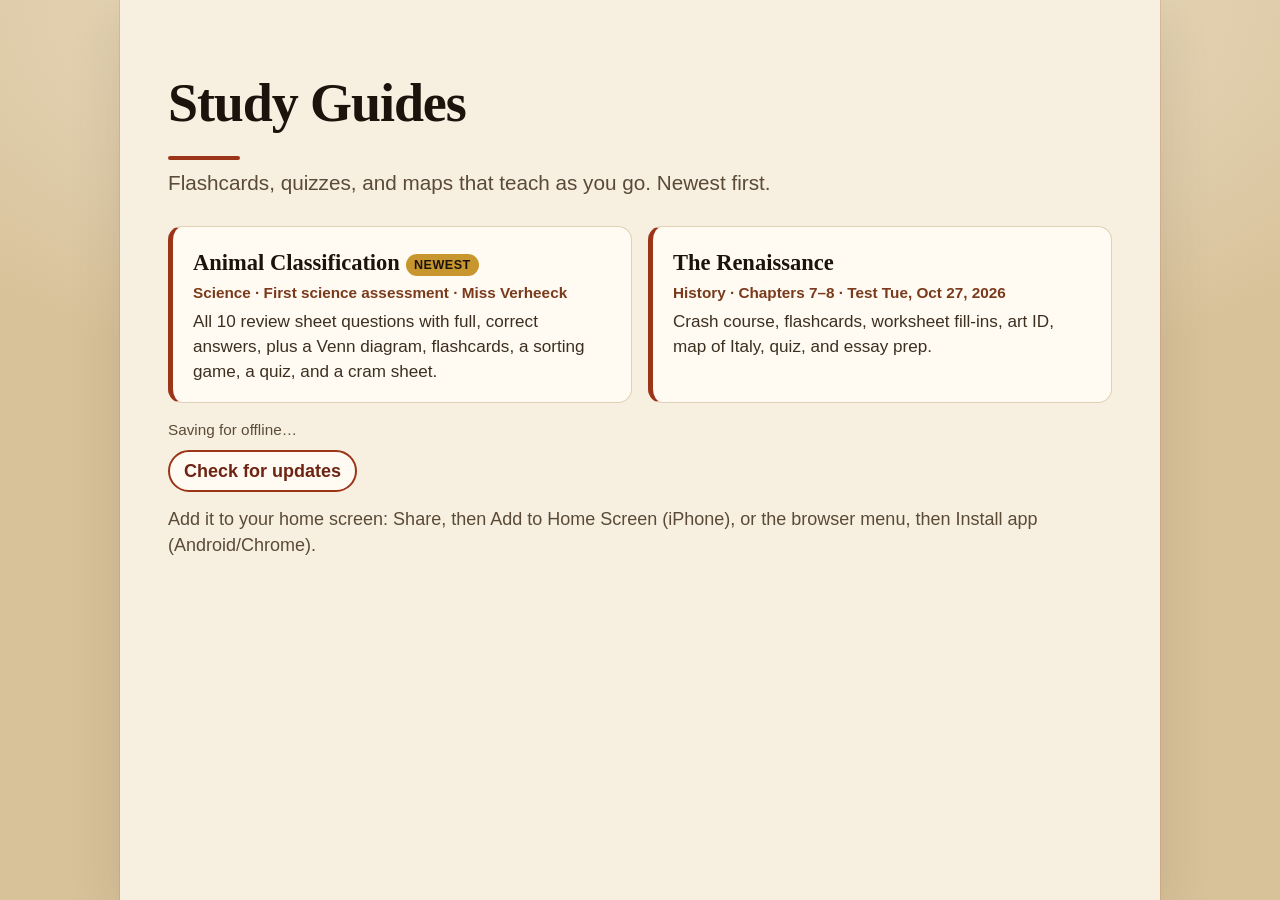
==== index.html @ e8eb3492 "Add Animal Classification study guide with corrected review-sheet answers Co-authored-by: Brian M Bu" ====
<!DOCTYPE html>
<html lang="en">
<head>
  <meta charset="utf-8">
  <meta name="viewport" content="width=device-width, initial-scale=1, viewport-fit=cover">
  <meta name="color-scheme" content="light">
  <meta name="theme-color" content="#f7f0e1">
  <meta name="apple-mobile-web-app-capable" content="yes">
  <meta name="mobile-web-app-capable" content="yes">
  <meta name="apple-mobile-web-app-title" content="Study Guides">
  <meta name="apple-mobile-web-app-status-bar-style" content="default">
  <title>Study Guides</title>
  <link rel="icon" href="data:image/svg+xml,%3Csvg xmlns='http://www.w3.org/2000/svg' viewBox='0 0 16 16'%3E%3Crect fill='%239c3418' width='16' height='16' rx='2'/%3E%3C/svg%3E">
  <link rel="manifest" href="manifest.webmanifest">
  <link rel="apple-touch-icon" href="icons/apple-touch-icon.png">
  <style>
    *, *::before, *::after { box-sizing: border-box; }
    html { font-size: 18px; }
    body {
      margin: 0;
      color: #1c140c;
      background: #e4d3b4;
      font-family: -apple-system, BlinkMacSystemFont, "Segoe UI", Roboto, Helvetica, Arial, sans-serif;
      line-height: 1.45;
    }
    main {
      max-width: 640px;
      min-height: 100vh;
      margin: 0 auto;
      padding: calc(24px + env(safe-area-inset-top)) 16px calc(32px + env(safe-area-inset-bottom));
      background: #f7f0e1;
    }
    h1 {
      font-family: Georgia, "Iowan Old Style", Palatino, serif;
      font-size: 1.7rem;
      margin: 0 0 4px;
    }
    .lede { margin: 0 0 20px; color: #5b4a36; }
    ul { list-style: none; margin: 0; padding: 0; display: grid; gap: 12px; }
    a.guide {
      display: block;
      padding: 16px;
      border: 1px solid #e0d0b4;
      border-left: 5px solid #9c3418;
      border-radius: 14px;
      background: #fffaf2;
      color: inherit;
      text-decoration: none;
    }
    a.guide:active { background: #f6ead3; }
    a.guide:focus-visible { outline: 3px solid #c8962e; outline-offset: 2px; }
    .title {
      display: block;
      font-family: Georgia, "Iowan Old Style", Palatino, serif;
      font-size: 1.25rem;
      font-weight: bold;
    }
    .meta { display: block; margin-top: 2px; font-size: 0.85rem; color: #7a3a1c; font-weight: 600; }
    .blurb { display: block; margin-top: 6px; font-size: 0.95rem; color: #3d2f20; }
    .badge {
      display: inline-block;
      margin-left: 6px;
      padding: 1px 8px;
      border-radius: 999px;
      background: #c8962e;
      color: #1c140c;
      font: 700 0.7rem/1.6 -apple-system, BlinkMacSystemFont, "Segoe UI", sans-serif;
      vertical-align: middle;
      text-transform: uppercase;
      letter-spacing: 0.04em;
    }
    @media (min-width: 900px) {
      body {
        background:
          radial-gradient(900px 420px at 50% 0%, #f4e7cf 0%, #e4d3b4 52%, #d8c29a 100%);
      }
      main {
        max-width: 1040px;
        min-height: 100vh;
        padding: 64px 48px 80px;
        background: #f7f0e1;
        box-shadow:
          0 0 0 1px rgba(156, 52, 24, 0.12),
          0 18px 50px rgba(60, 30, 10, 0.12);
      }
      h1 {
        font-size: 3rem;
        letter-spacing: -0.02em;
        margin-bottom: 8px;
      }
      h1::after {
        content: "";
        display: block;
        width: 72px;
        height: 4px;
        margin-top: 14px;
        background: #9c3418;
        border-radius: 2px;
      }
      .lede {
        max-width: 36rem;
        font-size: 1.15rem;
        margin-bottom: 28px;
      }
      ul {
        grid-template-columns: repeat(auto-fill, minmax(420px, 1fr));
        gap: 16px;
      }
      a.guide {
        height: 100%;
        padding: 20px 20px 18px;
      }
    }
    @media (min-width: 900px) and (hover: hover) and (pointer: fine) {
      a.guide:hover {
        background: #fff;
        border-color: #c9a36a;
        box-shadow: 0 10px 24px rgba(60, 30, 10, 0.08);
      }
    }
    .offline-status {
      margin: 16px 0 8px;
      color: #5b4a36;
      font-size: 0.85rem;
    }
    .offline-refresh {
      border: 2px solid #9c3418;
      color: #6e2412;
      background: #fffaf2;
      border-radius: 999px;
      padding: 6px 14px;
      font: inherit;
      font-weight: bold;
      cursor: pointer;
    }
    .offline-refresh:disabled {
      opacity: 0.55;
      cursor: default;
    }
    .note {
      margin: 14px 0 0;
      color: #5b4a36;
    }
  </style>
</head>
<body>
  <main>
    <header>
      <h1>Study Guides</h1>
      <p class="lede">Flashcards, quizzes, and maps that teach as you go. Newest first.</p>
    </header>
    <ul id="guides"></ul>
    <noscript>
      <ul>
        <li><a class="guide" href="animal-classification/"><span class="title">Animal Classification</span></a></li>
        <li><a class="guide" href="renaissance/"><span class="title">The Renaissance</span></a></li>
      </ul>
    </noscript>
    <div id="offline"></div>
    <p class="note">Add it to your home screen: Share, then Add to Home Screen (iPhone), or the browser menu, then Install app (Android/Chrome).</p>
  </main>
  <script>
    // Add new guides here; the list always sorts newest first by `added`.
    const GUIDES = [
      {
        path: "animal-classification/",
        title: "Animal Classification",
        meta: "Science · First science assessment · Miss Verheeck",
        blurb: "All 10 review sheet questions with full, correct answers, plus a Venn diagram, flashcards, a sorting game, a quiz, and a cram sheet.",
        added: "2026-10-31",
      },
      {
        path: "renaissance/",
        title: "The Renaissance",
        meta: "History · Chapters 7–8 · Test Tue, Oct 27, 2026",
        blurb: "Crash course, flashcards, worksheet fill-ins, art ID, map of Italy, quiz, and essay prep.",
        added: "2026-10-22",
      },
    ];

    const list = document.getElementById("guides");
    GUIDES.slice()
      .sort((a, b) => b.added.localeCompare(a.added))
      .forEach((guide, i) => {
        const li = document.createElement("li");
        const a = document.createElement("a");
        a.className = "guide";
        a.href = guide.path;
        const title = document.createElement("span");
        title.className = "title";
        title.textContent = guide.title;
        if (i === 0) {
          const badge = document.createElement("span");
          badge.className = "badge";
          badge.textContent = "Newest";
          title.appendChild(badge);
        }
        const meta = document.createElement("span");
        meta.className = "meta";
        meta.textContent = guide.meta;
        const blurb = document.createElement("span");
        blurb.className = "blurb";
        blurb.textContent = guide.blurb;
        a.append(title, meta, blurb);
        li.appendChild(a);
        list.appendChild(li);
      });
  </script>
  <script src="offline.js"></script>
  <script>
    var offlineBox = document.getElementById("offline");
    if (window.StudyOffline) window.StudyOffline.mount(offlineBox);
  </script>
</body>
</html>
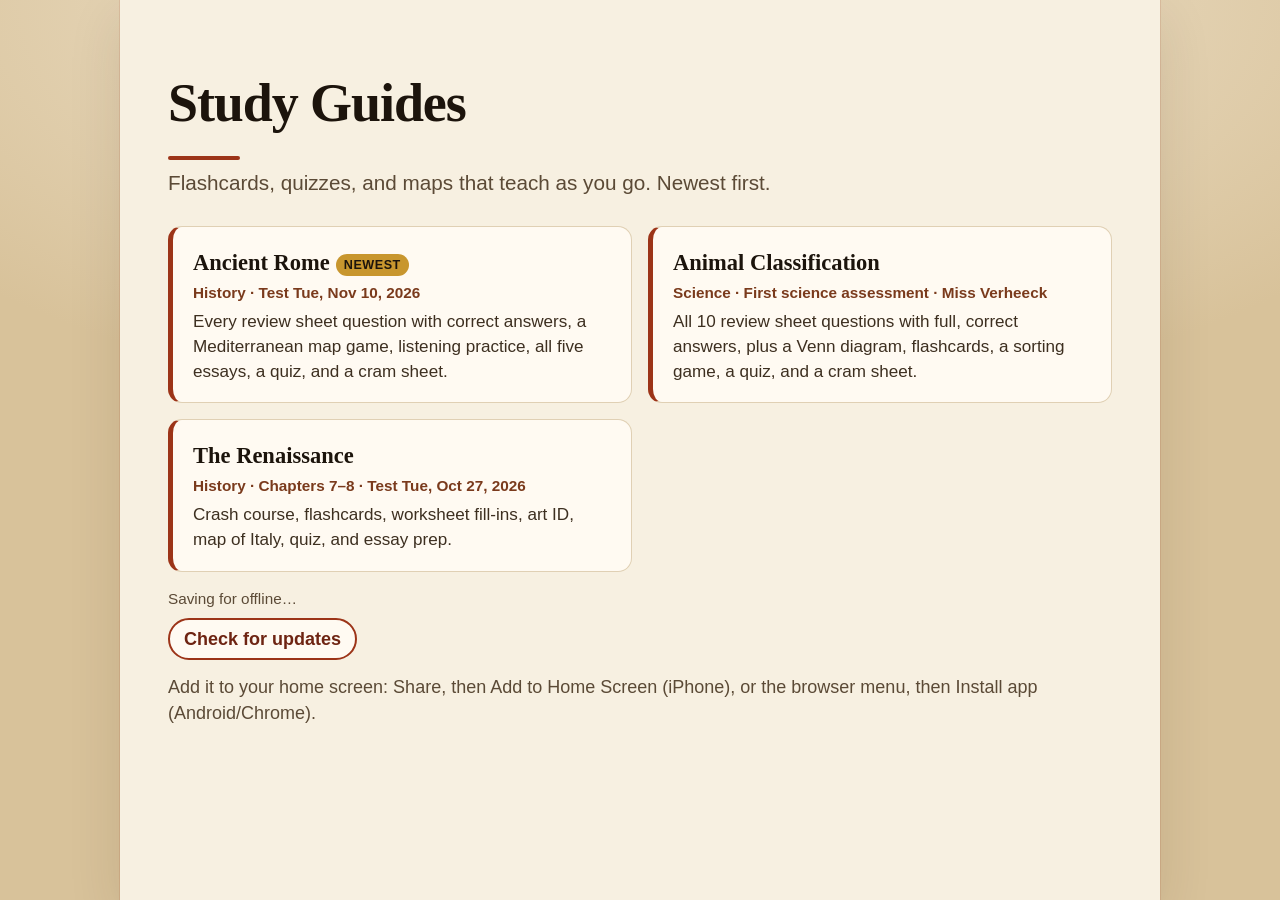
==== commit 38794fe3: "Add Ancient Rome study guide with corrected review-sheet answers, Mediterranean map, and listening p" ====
--- a/index.html
+++ b/index.html
@@ -152,6 +152,7 @@
     <ul id="guides"></ul>
     <noscript>
       <ul>
+        <li><a class="guide" href="ancient-rome/"><span class="title">Ancient Rome</span></a></li>
         <li><a class="guide" href="animal-classification/"><span class="title">Animal Classification</span></a></li>
         <li><a class="guide" href="renaissance/"><span class="title">The Renaissance</span></a></li>
       </ul>
@@ -162,6 +163,13 @@
   <script>
     // Add new guides here; the list always sorts newest first by `added`.
     const GUIDES = [
+      {
+        path: "ancient-rome/",
+        title: "Ancient Rome",
+        meta: "History · Test Tue, Nov 10, 2026",
+        blurb: "Every review sheet question with correct answers, a Mediterranean map game, listening practice, all five essays, a quiz, and a cram sheet.",
+        added: "2026-11-04",
+      },
       {
         path: "animal-classification/",
         title: "Animal Classification",
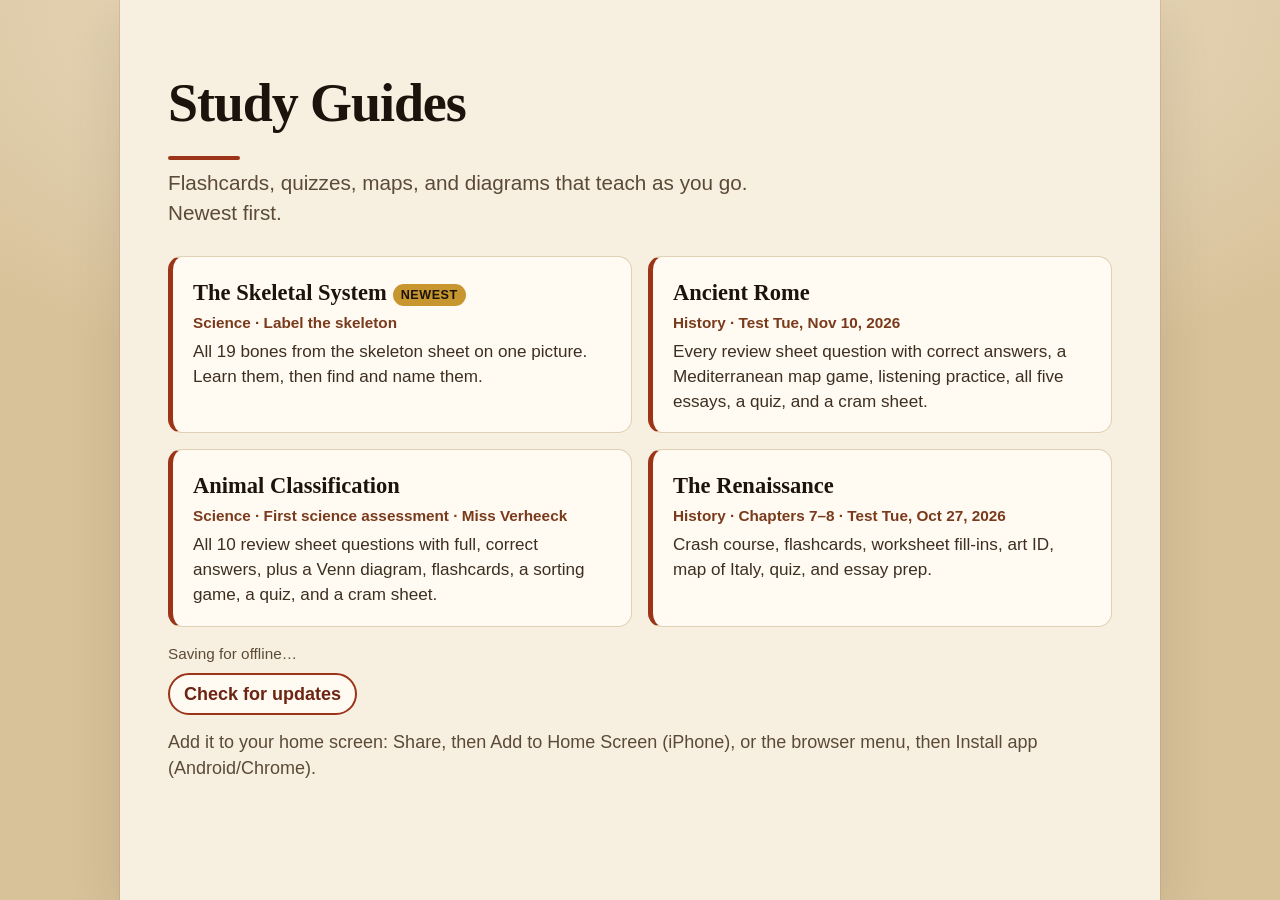
==== commit fb27b4b0: "Add Skeletal System study guide: one skeleton board to learn, find, and name the 19 worksheet bones " ====
--- a/index.html
+++ b/index.html
@@ -10,7 +10,7 @@
   <meta name="apple-mobile-web-app-title" content="Study Guides">
   <meta name="apple-mobile-web-app-status-bar-style" content="default">
   <title>Study Guides</title>
-  <link rel="icon" href="data:image/svg+xml,%3Csvg xmlns='http://www.w3.org/2000/svg' viewBox='0 0 16 16'%3E%3Crect fill='%239c3418' width='16' height='16' rx='2'/%3E%3C/svg%3E">
+  <link rel="icon" href="data:image/svg+xml,%3Csvg xmlns='http://www.w3.org/2000/svg' viewBox='0 0 16 16'%3E%3Crect width='16' height='16' fill='%239c3418'/%3E%3Crect x='3' y='2' width='10' height='10' fill='%236e2412'/%3E%3Crect x='6' y='2' width='7' height='10' fill='%23f7f0e1'/%3E%3Crect x='8' y='7' width='2' height='7' fill='%23c8962e'/%3E%3C/svg%3E">
   <link rel="manifest" href="manifest.webmanifest">
   <link rel="apple-touch-icon" href="icons/apple-touch-icon.png">
   <style>
@@ -147,11 +147,12 @@
   <main>
     <header>
       <h1>Study Guides</h1>
-      <p class="lede">Flashcards, quizzes, and maps that teach as you go. Newest first.</p>
+      <p class="lede">Flashcards, quizzes, maps, and diagrams that teach as you go. Newest first.</p>
     </header>
     <ul id="guides"></ul>
     <noscript>
       <ul>
+        <li><a class="guide" href="skeletal-system/"><span class="title">The Skeletal System</span></a></li>
         <li><a class="guide" href="ancient-rome/"><span class="title">Ancient Rome</span></a></li>
         <li><a class="guide" href="animal-classification/"><span class="title">Animal Classification</span></a></li>
         <li><a class="guide" href="renaissance/"><span class="title">The Renaissance</span></a></li>
@@ -163,6 +164,13 @@
   <script>
     // Add new guides here; the list always sorts newest first by `added`.
     const GUIDES = [
+      {
+        path: "skeletal-system/",
+        title: "The Skeletal System",
+        meta: "Science · Label the skeleton",
+        blurb: "All 19 bones from the skeleton sheet on one picture. Learn them, then find and name them.",
+        added: "2026-11-16",
+      },
       {
         path: "ancient-rome/",
         title: "Ancient Rome",
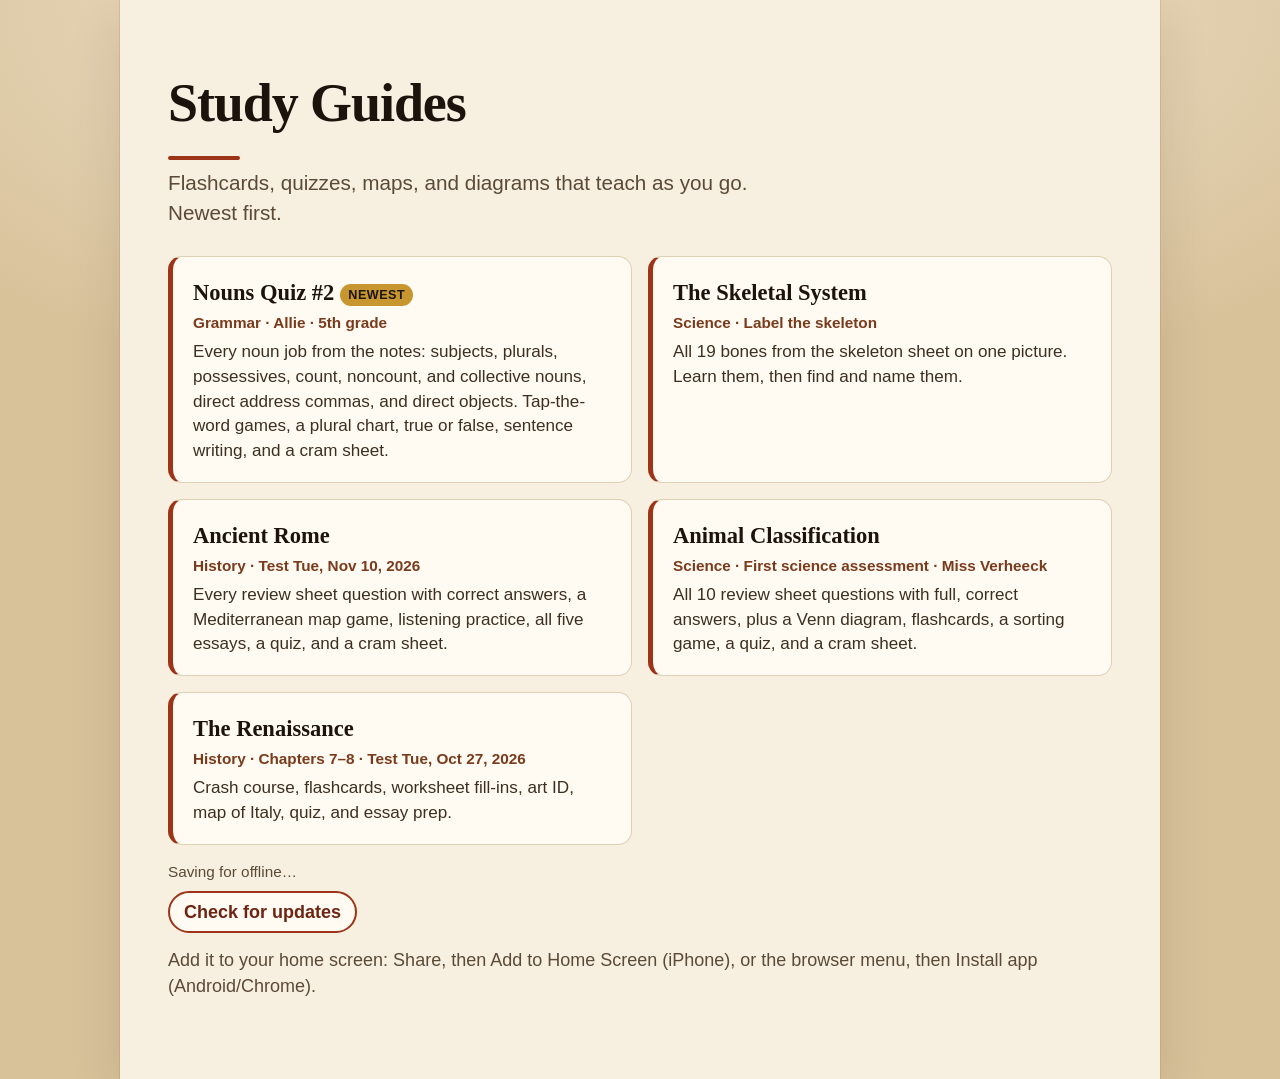
==== commit 105569e5: "Add Nouns Quiz #2 content and list it on the Study Guides home page Co-authored-by: Brian M Bulthuis" ====
--- a/index.html
+++ b/index.html
@@ -152,6 +152,7 @@
     <ul id="guides"></ul>
     <noscript>
       <ul>
+        <li><a class="guide" href="nouns/"><span class="title">Nouns Quiz #2</span></a></li>
         <li><a class="guide" href="skeletal-system/"><span class="title">The Skeletal System</span></a></li>
         <li><a class="guide" href="ancient-rome/"><span class="title">Ancient Rome</span></a></li>
         <li><a class="guide" href="animal-classification/"><span class="title">Animal Classification</span></a></li>
@@ -164,6 +165,13 @@
   <script>
     // Add new guides here; the list always sorts newest first by `added`.
     const GUIDES = [
+      {
+        path: "nouns/",
+        title: "Nouns Quiz #2",
+        meta: "Grammar · Allie · 5th grade",
+        blurb: "Every noun job from the notes: subjects, plurals, possessives, count, noncount, and collective nouns, direct address commas, and direct objects. Tap-the-word games, a plural chart, true or false, sentence writing, and a cram sheet.",
+        added: "2026-11-16",
+      },
       {
         path: "skeletal-system/",
         title: "The Skeletal System",
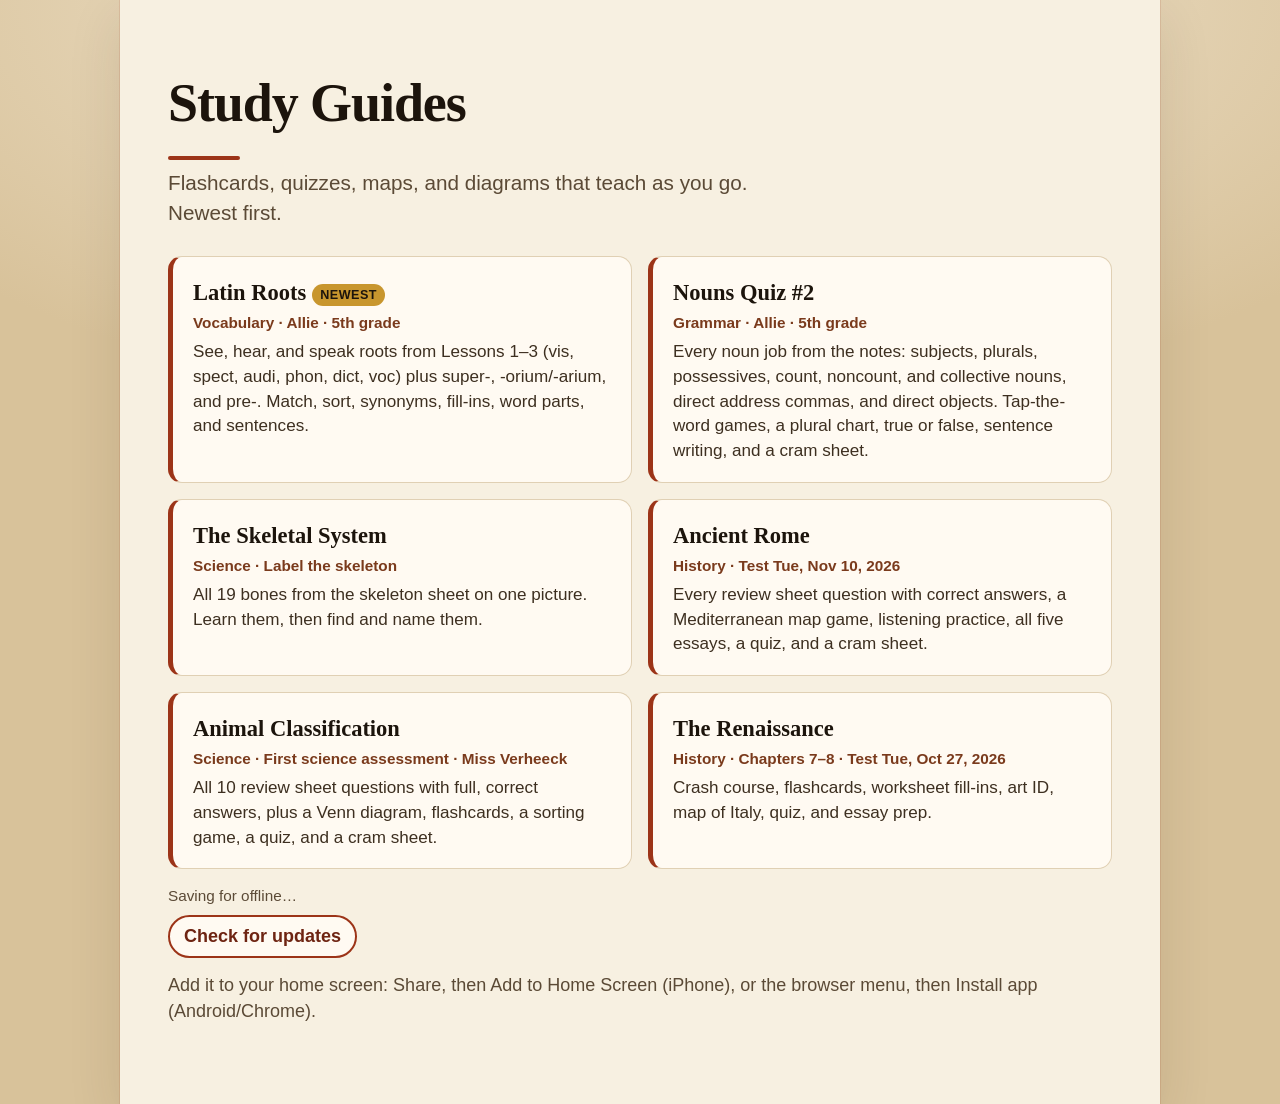
==== commit e3fee8bc: "Add Latin Roots guide (Lessons 1-3: vis, spect, audi, phon, dict, voc, super-, -orium/-arium, pre-):" ====
--- a/index.html
+++ b/index.html
@@ -152,6 +152,7 @@
     <ul id="guides"></ul>
     <noscript>
       <ul>
+        <li><a class="guide" href="latin-roots/"><span class="title">Latin Roots</span></a></li>
         <li><a class="guide" href="nouns/"><span class="title">Nouns Quiz #2</span></a></li>
         <li><a class="guide" href="skeletal-system/"><span class="title">The Skeletal System</span></a></li>
         <li><a class="guide" href="ancient-rome/"><span class="title">Ancient Rome</span></a></li>
@@ -165,6 +166,13 @@
   <script>
     // Add new guides here; the list always sorts newest first by `added`.
     const GUIDES = [
+      {
+        path: "latin-roots/",
+        title: "Latin Roots",
+        meta: "Vocabulary · Allie · 5th grade",
+        blurb: "See, hear, and speak roots from Lessons 1–3 (vis, spect, audi, phon, dict, voc) plus super-, -orium/-arium, and pre-. Match, sort, synonyms, fill-ins, word parts, and sentences.",
+        added: "2026-11-17",
+      },
       {
         path: "nouns/",
         title: "Nouns Quiz #2",
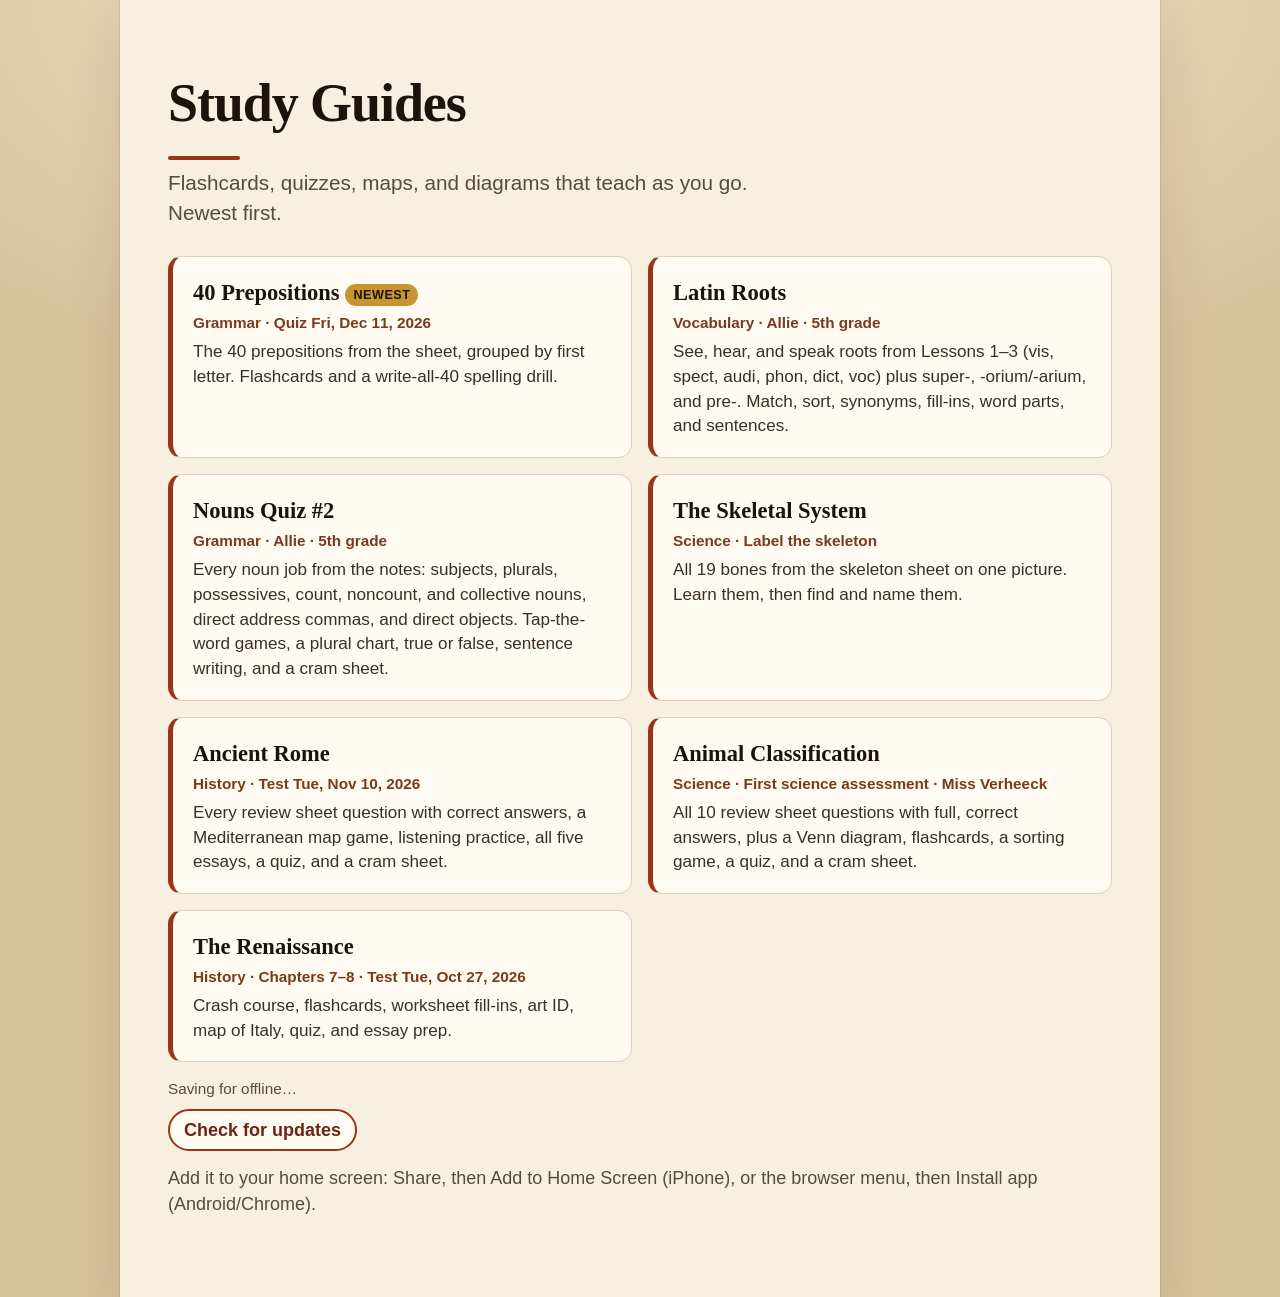
==== commit 3751d77e: "Add 40 Prepositions guide: letter-grouped word list, flashcards, and a write-all-40 spelling drill C" ====
--- a/index.html
+++ b/index.html
@@ -152,6 +152,7 @@
     <ul id="guides"></ul>
     <noscript>
       <ul>
+        <li><a class="guide" href="prepositions/"><span class="title">40 Prepositions</span></a></li>
         <li><a class="guide" href="latin-roots/"><span class="title">Latin Roots</span></a></li>
         <li><a class="guide" href="nouns/"><span class="title">Nouns Quiz #2</span></a></li>
         <li><a class="guide" href="skeletal-system/"><span class="title">The Skeletal System</span></a></li>
@@ -166,6 +167,13 @@
   <script>
     // Add new guides here; the list always sorts newest first by `added`.
     const GUIDES = [
+      {
+        path: "prepositions/",
+        title: "40 Prepositions",
+        meta: "Grammar · Quiz Fri, Dec 11, 2026",
+        blurb: "The 40 prepositions from the sheet, grouped by first letter. Flashcards and a write-all-40 spelling drill.",
+        added: "2026-11-17",
+      },
       {
         path: "latin-roots/",
         title: "Latin Roots",
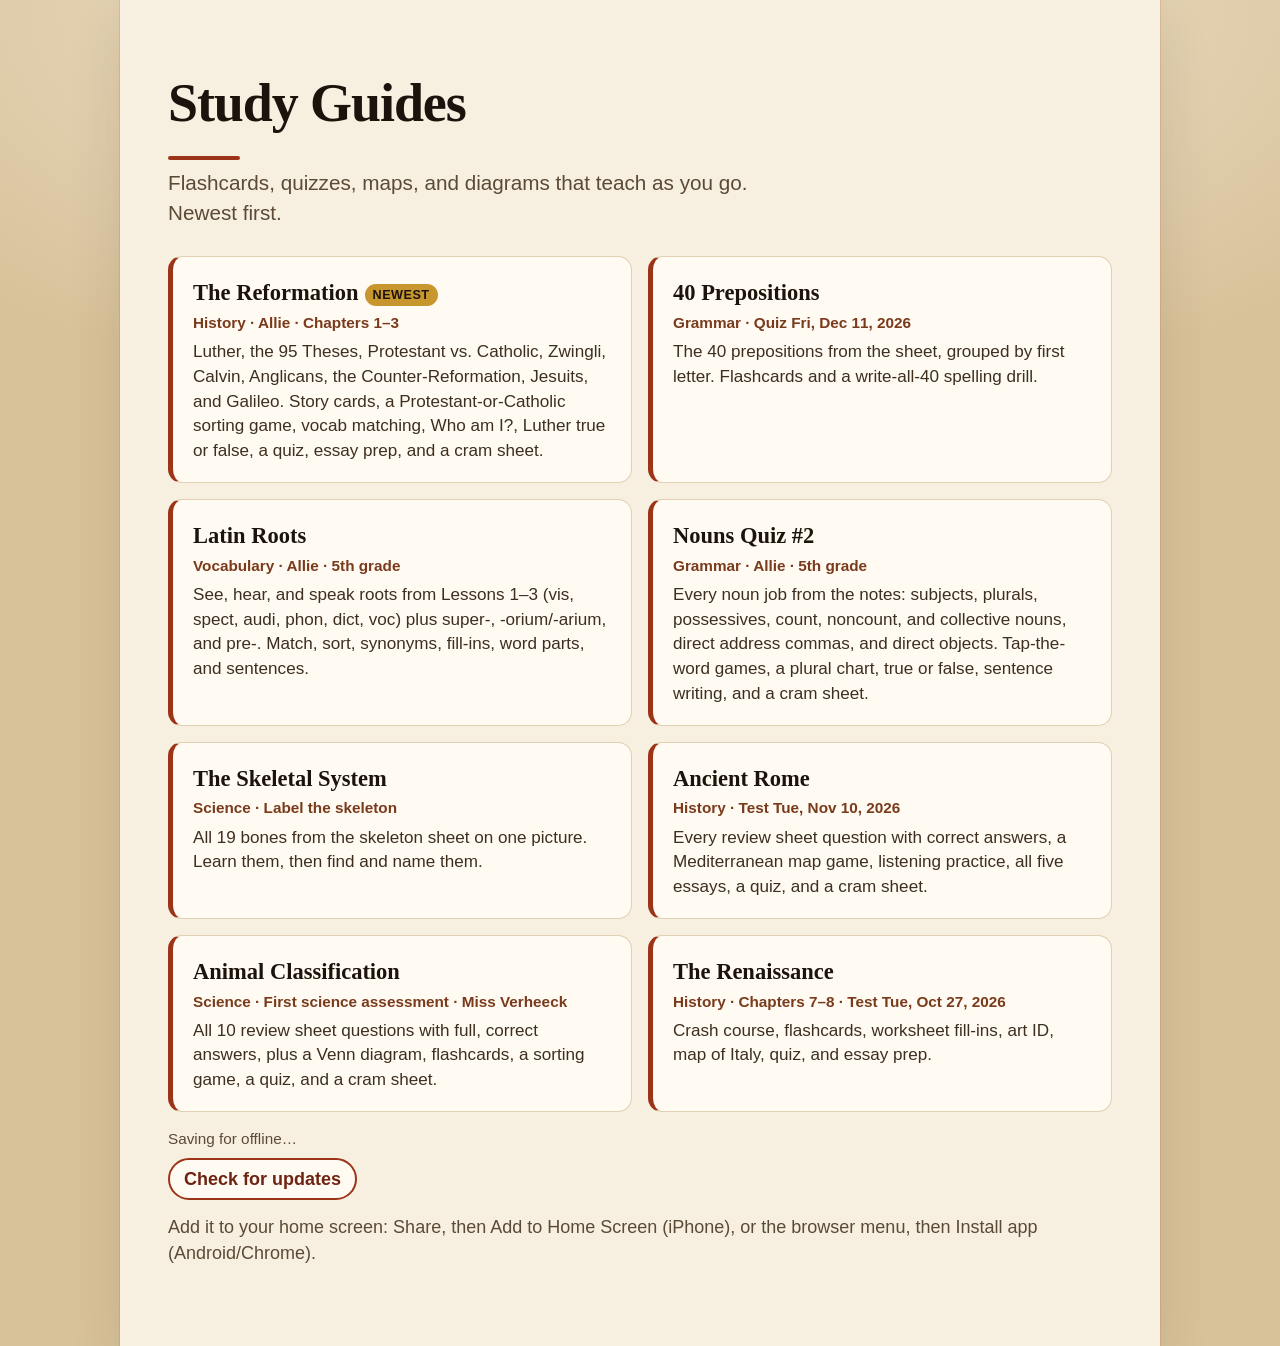
==== commit f8814273: "Add Reformation guide: story cards, Protestant-or-Catholic sort, vocab matching, Who am I?, Luther t" ====
--- a/index.html
+++ b/index.html
@@ -152,6 +152,7 @@
     <ul id="guides"></ul>
     <noscript>
       <ul>
+        <li><a class="guide" href="reformation/"><span class="title">The Reformation</span></a></li>
         <li><a class="guide" href="prepositions/"><span class="title">40 Prepositions</span></a></li>
         <li><a class="guide" href="latin-roots/"><span class="title">Latin Roots</span></a></li>
         <li><a class="guide" href="nouns/"><span class="title">Nouns Quiz #2</span></a></li>
@@ -167,6 +168,13 @@
   <script>
     // Add new guides here; the list always sorts newest first by `added`.
     const GUIDES = [
+      {
+        path: "reformation/",
+        title: "The Reformation",
+        meta: "History · Allie · Chapters 1–3",
+        blurb: "Luther, the 95 Theses, Protestant vs. Catholic, Zwingli, Calvin, Anglicans, the Counter-Reformation, Jesuits, and Galileo. Story cards, a Protestant-or-Catholic sorting game, vocab matching, Who am I?, Luther true or false, a quiz, essay prep, and a cram sheet.",
+        added: "2026-11-24",
+      },
       {
         path: "prepositions/",
         title: "40 Prepositions",
